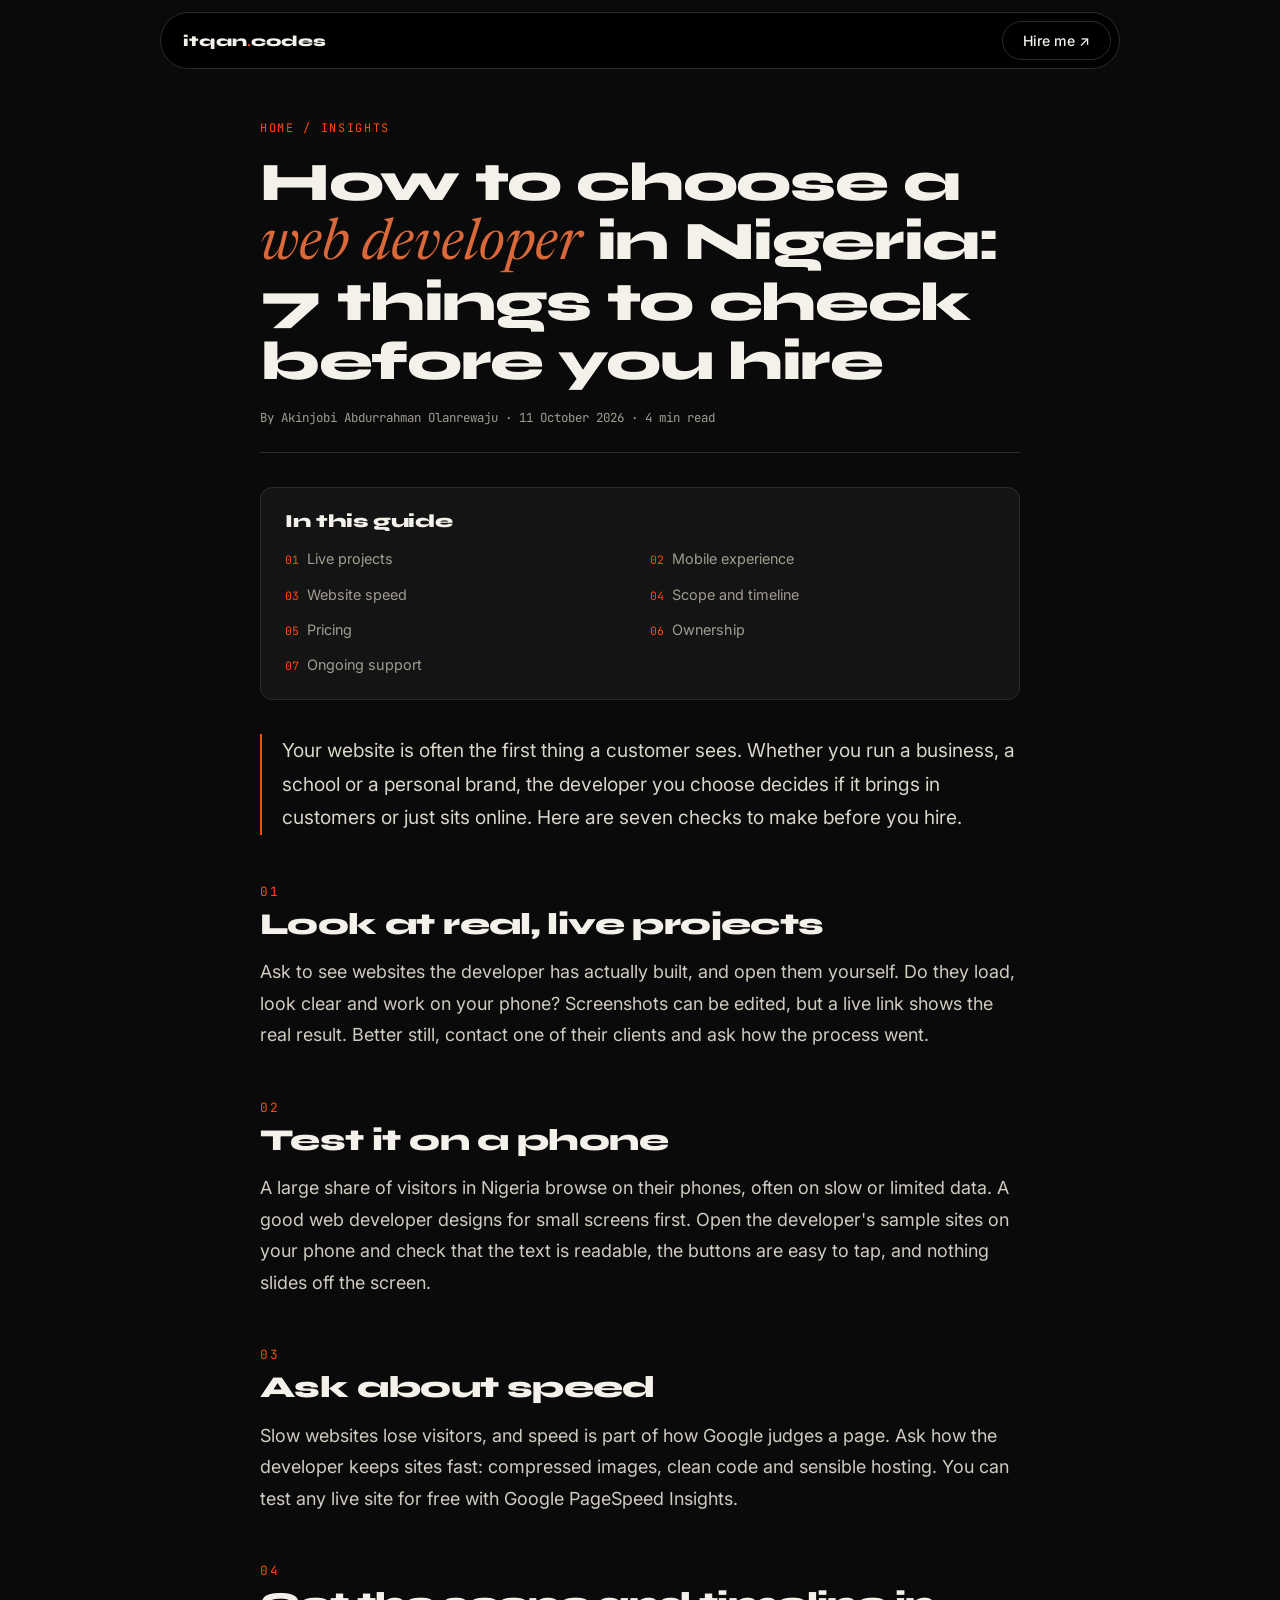
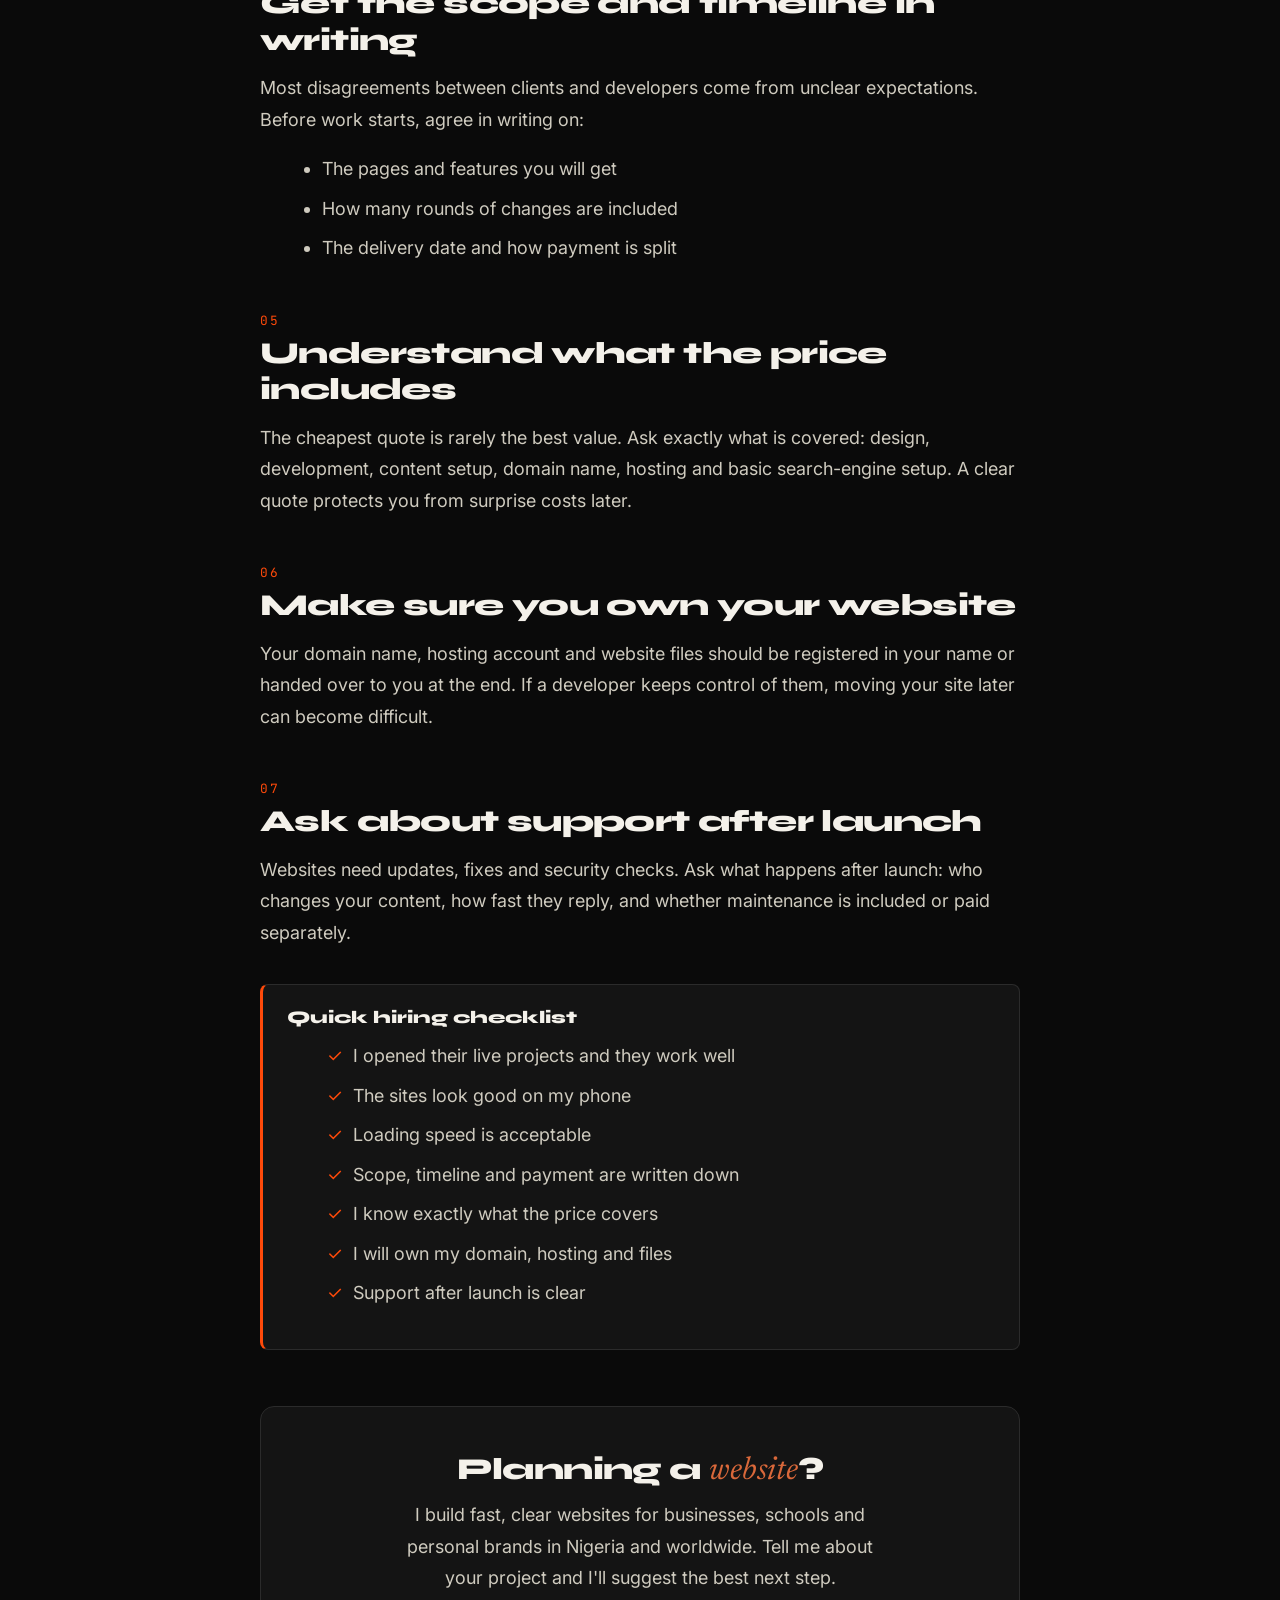
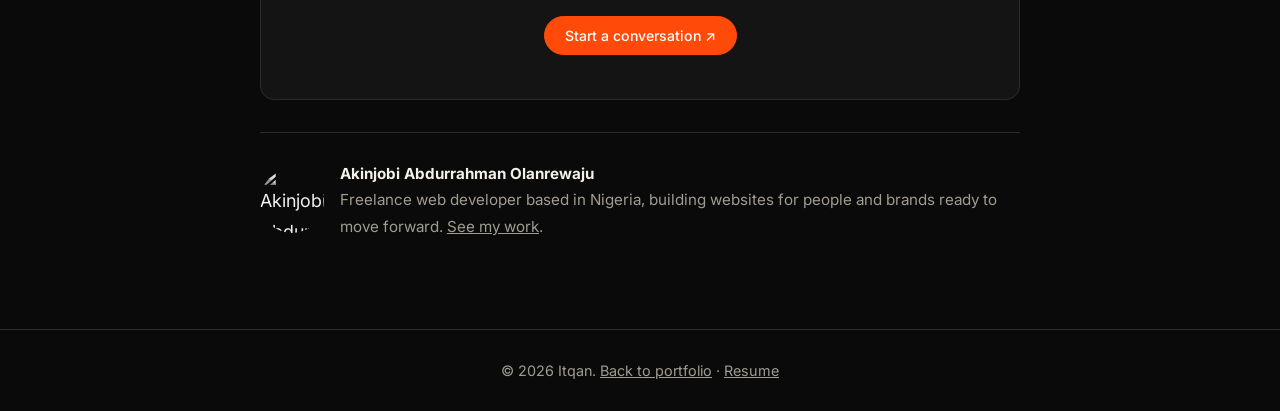
==== choose-web-developer-in-nigeria.html @ 0a193cb4 "Add files via upload" ====
﻿<!DOCTYPE html>
<html lang="en">
<head>
<meta charset="UTF-8">
<meta name="viewport" content="width=device-width, initial-scale=1">
<title>How to Choose a Web Developer in Nigeria (7 Things to Check) | Itqan@codes</title>
<meta name="description" content="Hiring a web developer in Nigeria? Check these 7 things first: real projects, mobile design, speed, written scope, pricing, ownership and support.">
<link rel="canonical" href="https://abdurrahman-itqan.vercel.app/choose-web-developer-in-nigeria.html">
<meta name="robots" content="index,follow">
<meta name="author" content="Akinjobi Abdurrahman Olanrewaju">
<meta property="og:type" content="article">
<meta property="og:title" content="How to Choose a Web Developer in Nigeria (7 Things to Check)">
<meta property="og:description" content="A practical checklist for businesses and institutions hiring a web developer in Nigeria.">
<meta property="og:url" content="https://abdurrahman-itqan.vercel.app/choose-web-developer-in-nigeria.html">
<meta property="og:image" content="https://hebbkx1anhila5yf.public.blob.vercel-storage.com/WhatsApp%20Image%202026-10-10%20at%201.09.32%20AM-WdVArRnP4Y2sckX0mw4nhHKez0YVuT.jpeg">
<meta name="twitter:card" content="summary_large_image">
<script type="application/ld+json">
{"@context":"https://schema.org","@type":"Article","headline":"How to Choose a Web Developer in Nigeria (7 Things to Check Before You Hire)","description":"A practical checklist for businesses and institutions hiring a web developer in Nigeria.","datePublished":"2026-10-11","dateModified":"2026-10-11","author":{"@type":"Person","name":"Akinjobi Abdurrahman Olanrewaju","url":"https://abdurrahman-itqan.vercel.app"},"publisher":{"@type":"Person","name":"Akinjobi Abdurrahman Olanrewaju"},"mainEntityOfPage":"https://abdurrahman-itqan.vercel.app/choose-web-developer-in-nigeria.html","image":"https://hebbkx1anhila5yf.public.blob.vercel-storage.com/WhatsApp%20Image%202026-10-10%20at%201.09.32%20AM-WdVArRnP4Y2sckX0mw4nhHKez0YVuT.jpeg"}
</script>
<link rel="preconnect" href="https://fonts.googleapis.com"><link rel="preconnect" href="https://fonts.gstatic.com" crossorigin>
<link href="https://fonts.googleapis.com/css2?family=Syne:wght@800&family=Newsreader:ital,wght@1,400&family=Inter:wght@400;500;600&family=JetBrains+Mono:wght@400&display=swap" rel="stylesheet">
<style>
:root{--bg:#0a0a0a;--card:#141414;--line:#2b2b2b;--fg:#f4f1ea;--mute:#a09c90;--acc:#ff4a0a;--it:#d9683a}
*{box-sizing:border-box;margin:0}
html{scroll-behavior:smooth}
body{background:var(--bg);color:var(--fg);font:400 18px/1.75 Inter,system-ui,sans-serif;padding:96px 20px 0}
a{color:inherit}:focus-visible{outline:2px solid var(--acc);outline-offset:3px}
.bar{position:fixed;top:12px;left:12px;right:12px;max-width:960px;margin:auto;display:flex;justify-content:space-between;align-items:center;background:#000;border:1px solid var(--line);border-radius:99px;padding:8px 8px 8px 22px;z-index:10}
.logo{font:800 .95rem Syne,sans-serif;text-decoration:none}.logo b{color:var(--acc)}
.btn{display:inline-flex;gap:8px;align-items:center;padding:10px 20px;border-radius:99px;border:1px solid var(--line);background:none;color:var(--fg);font:500 .88rem Inter;text-decoration:none;transition:.25s}
.btn:hover{border-color:var(--acc);color:var(--acc)}.btn.pri{background:var(--acc);border-color:var(--acc);color:#fff}.btn.pri:hover{color:#fff;transform:translateY(-2px)}
article{max-width:760px;margin:0 auto;padding-bottom:40px}.read-progress{position:fixed;top:0;left:0;height:3px;width:0;background:var(--acc);z-index:20}.article-nav{display:flex;align-items:center;justify-content:space-between;gap:12px}.article-nav .btn{font-size:.82rem}.contents{display:grid;grid-template-columns:repeat(2,minmax(0,1fr));gap:10px 20px;background:var(--card);border:1px solid var(--line);border-radius:12px;padding:22px 24px;margin:34px 0}.contents h2{grid-column:1/-1;margin:0 0 4px;font-size:1.15rem}.contents a{color:var(--mute);font-size:.9rem;text-decoration:none}.contents a:hover{color:var(--acc)}.contents a span{font:400 .72rem JetBrains Mono,monospace;color:var(--acc);margin-right:8px}.crumb{margin-top:24px}.lead{border-left:2px solid var(--acc);padding-left:20px}
.crumb{font:400 .74rem 'JetBrains Mono',monospace;letter-spacing:.14em;text-transform:uppercase;color:var(--acc)}.crumb a{text-decoration:none}
h1{font:800 clamp(2rem,6vw,3.4rem)/1.08 Syne,sans-serif;letter-spacing:-.025em;margin:16px 0 18px}
h1 em,h2 em{font:italic 400 1.05em Newsreader,serif;color:var(--it);letter-spacing:0}
.meta{font:400 .78rem 'JetBrains Mono',monospace;color:var(--mute);padding-bottom:26px;border-bottom:1px solid var(--line);margin-bottom:32px}
.lead{font-size:1.2rem;color:#d9d5c9}
h2{font:800 clamp(1.4rem,3.6vw,1.9rem)/1.2 Syne,sans-serif;letter-spacing:-.02em;margin:48px 0 14px}
h2 span{color:var(--acc);font:400 .8rem 'JetBrains Mono',monospace;display:block;margin-bottom:6px;letter-spacing:.14em}
p{margin-bottom:18px;color:#cfcbbf}
ul{margin:0 0 18px 1.2em;color:#cfcbbf}li{margin-bottom:8px}
.box{background:var(--card);border:1px solid var(--line);border-left:3px solid var(--acc);border-radius:8px;padding:22px 24px;margin:36px 0}
.box h3{font:800 1.1rem Syne,sans-serif;margin-bottom:12px}
.box li{list-style:none;margin-left:0;padding-left:26px;position:relative}.box ul{margin-left:0}
.box li:before{content:"✓";position:absolute;left:0;color:var(--acc)}
.cta{text-align:center;background:var(--card);border:1px solid var(--line);border-radius:14px;padding:44px 24px;margin:56px 0 32px}
.cta h2{margin:0 0 12px}.cta p{max-width:46ch;margin:0 auto 22px}
.author{display:flex;gap:16px;align-items:center;border-top:1px solid var(--line);padding-top:28px}
.author img{width:64px;height:64px;border-radius:50%;object-fit:cover;filter:grayscale(1)}
.author p{margin:0;font-size:.95rem;color:var(--mute)}.author b{color:var(--fg)}
footer{border-top:1px solid var(--line);margin:48px -20px 0;padding:28px 20px;text-align:center;color:var(--mute);font-size:.9rem}
footer a{color:var(--mute)}footer a:hover{color:var(--acc)}
@media(max-width:560px){.bar .logo{font-size:.85rem}.btn{padding:9px 14px}.contents{grid-template-columns:1fr;padding:18px}.contents h2{grid-column:auto}}
</style>
</head>
<body>
<div class="read-progress" id="read-progress" aria-hidden="true"></div>
<div class="bar"><a class="logo" href="index.html">itqan<b>.</b>codes</a><a class="btn" href="index.html#contact">Hire me ↗</a></div>

<article>
 <p class="crumb"><a href="index.html">Home</a> / Insights</p>
 <h1>How to choose a <em>web developer</em> in Nigeria: 7 things to check before you hire</h1>
 <p class="meta">By Akinjobi Abdurrahman Olanrewaju · <time datetime="2026-10-11">11 October 2026</time> · 4 min read</p>

 <nav class="contents" aria-label="In this article"><h2>In this guide</h2><a href="#check-1"><span>01</span>Live projects</a><a href="#check-2"><span>02</span>Mobile experience</a><a href="#check-3"><span>03</span>Website speed</a><a href="#check-4"><span>04</span>Scope and timeline</a><a href="#check-5"><span>05</span>Pricing</a><a href="#check-6"><span>06</span>Ownership</a><a href="#check-7"><span>07</span>Ongoing support</a></nav>
<p class="lead">Your website is often the first thing a customer sees. Whether you run a business, a school or a personal brand, the developer you choose decides if it brings in customers or just sits online. Here are seven checks to make before you hire.</p>

 <h2 id="check-1"><span>01</span>Look at real, live projects</h2>
 <p>Ask to see websites the developer has actually built, and open them yourself. Do they load, look clear and work on your phone? Screenshots can be edited, but a live link shows the real result. Better still, contact one of their clients and ask how the process went.</p>

 <h2 id="check-2"><span>02</span>Test it on a phone</h2>
 <p>A large share of visitors in Nigeria browse on their phones, often on slow or limited data. A good web developer designs for small screens first. Open the developer's sample sites on your phone and check that the text is readable, the buttons are easy to tap, and nothing slides off the screen.</p>

 <h2 id="check-3"><span>03</span>Ask about speed</h2>
 <p>Slow websites lose visitors, and speed is part of how Google judges a page. Ask how the developer keeps sites fast: compressed images, clean code and sensible hosting. You can test any live site for free with Google PageSpeed Insights.</p>

 <h2 id="check-4"><span>04</span>Get the scope and timeline in writing</h2>
 <p>Most disagreements between clients and developers come from unclear expectations. Before work starts, agree in writing on:</p>
 <ul><li>The pages and features you will get</li><li>How many rounds of changes are included</li><li>The delivery date and how payment is split</li></ul>

 <h2 id="check-5"><span>05</span>Understand what the price includes</h2>
 <p>The cheapest quote is rarely the best value. Ask exactly what is covered: design, development, content setup, domain name, hosting and basic search-engine setup. A clear quote protects you from surprise costs later.</p>

 <h2 id="check-6"><span>06</span>Make sure you own your website</h2>
 <p>Your domain name, hosting account and website files should be registered in your name or handed over to you at the end. If a developer keeps control of them, moving your site later can become difficult.</p>

 <h2 id="check-7"><span>07</span>Ask about support after launch</h2>
 <p>Websites need updates, fixes and security checks. Ask what happens after launch: who changes your content, how fast they reply, and whether maintenance is included or paid separately.</p>

 <div class="box"><h3>Quick hiring checklist</h3>
  <ul><li>I opened their live projects and they work well</li><li>The sites look good on my phone</li><li>Loading speed is acceptable</li><li>Scope, timeline and payment are written down</li><li>I know exactly what the price covers</li><li>I will own my domain, hosting and files</li><li>Support after launch is clear</li></ul>
 </div>

 <div class="cta">
  <h2>Planning a <em>website</em>?</h2>
  <p>I build fast, clear websites for businesses, schools and personal brands in Nigeria and worldwide. Tell me about your project and I'll suggest the best next step.</p>
  <a class="btn pri" href="index.html#contact">Start a conversation ↗</a>
 </div>

 <div class="author"><img src="https://hebbkx1anhila5yf.public.blob.vercel-storage.com/WhatsApp%20Image%202026-10-10%20at%201.09.32%20AM-WdVArRnP4Y2sckX0mw4nhHKez0YVuT.jpeg" alt="Akinjobi Abdurrahman Olanrewaju" width="64" height="64" loading="lazy">
  <p><b>Akinjobi Abdurrahman Olanrewaju</b><br>Freelance web developer based in Nigeria, building websites for people and brands ready to move forward. <a href="index.html#projects">See my work</a>.</p></div>
</article>

<footer>© 2026 Itqan. <a href="index.html">Back to portfolio</a> · <a href="resume.html">Resume</a></footer>
<script>const bar=document.getElementById("read-progress");addEventListener("scroll",()=>{const max=document.documentElement.scrollHeight-innerHeight;bar.style.width=(max?scrollY/max*100:0)+"%"},{passive:true});</script>
</body>
</html>
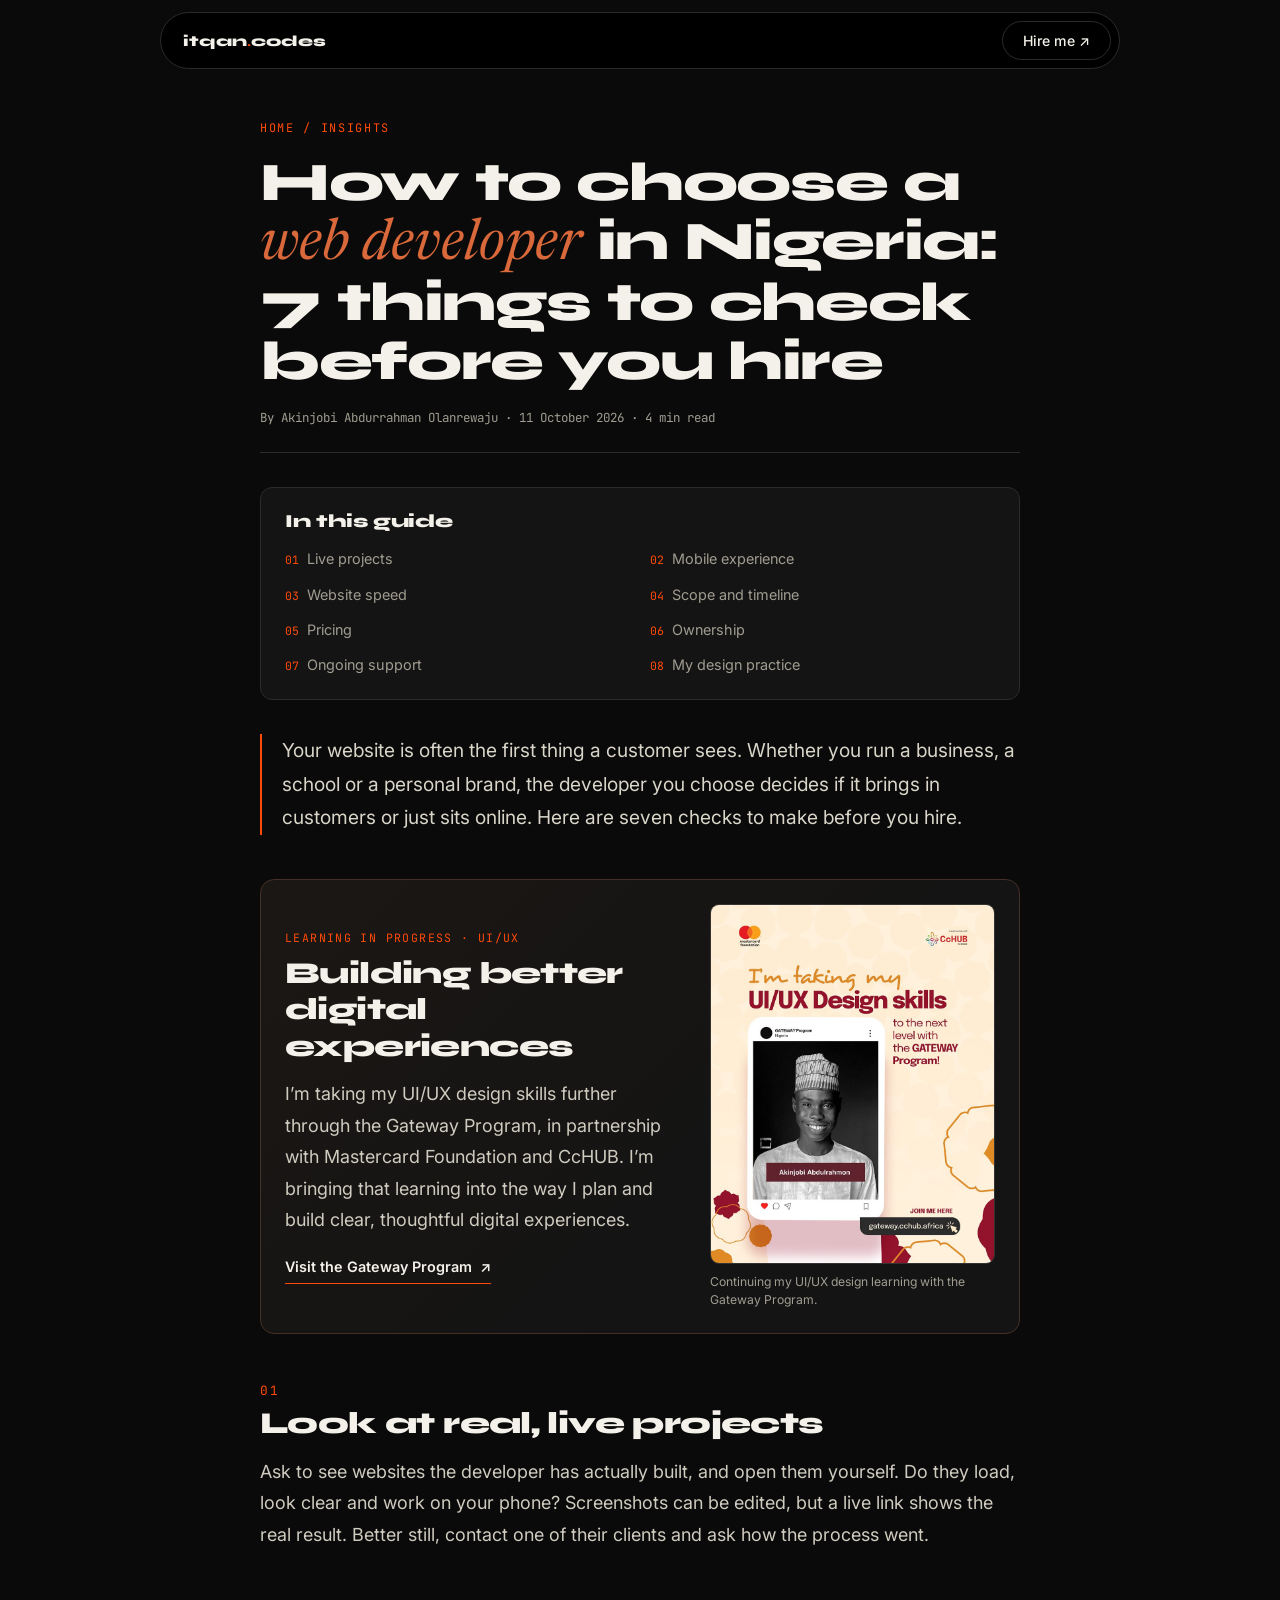
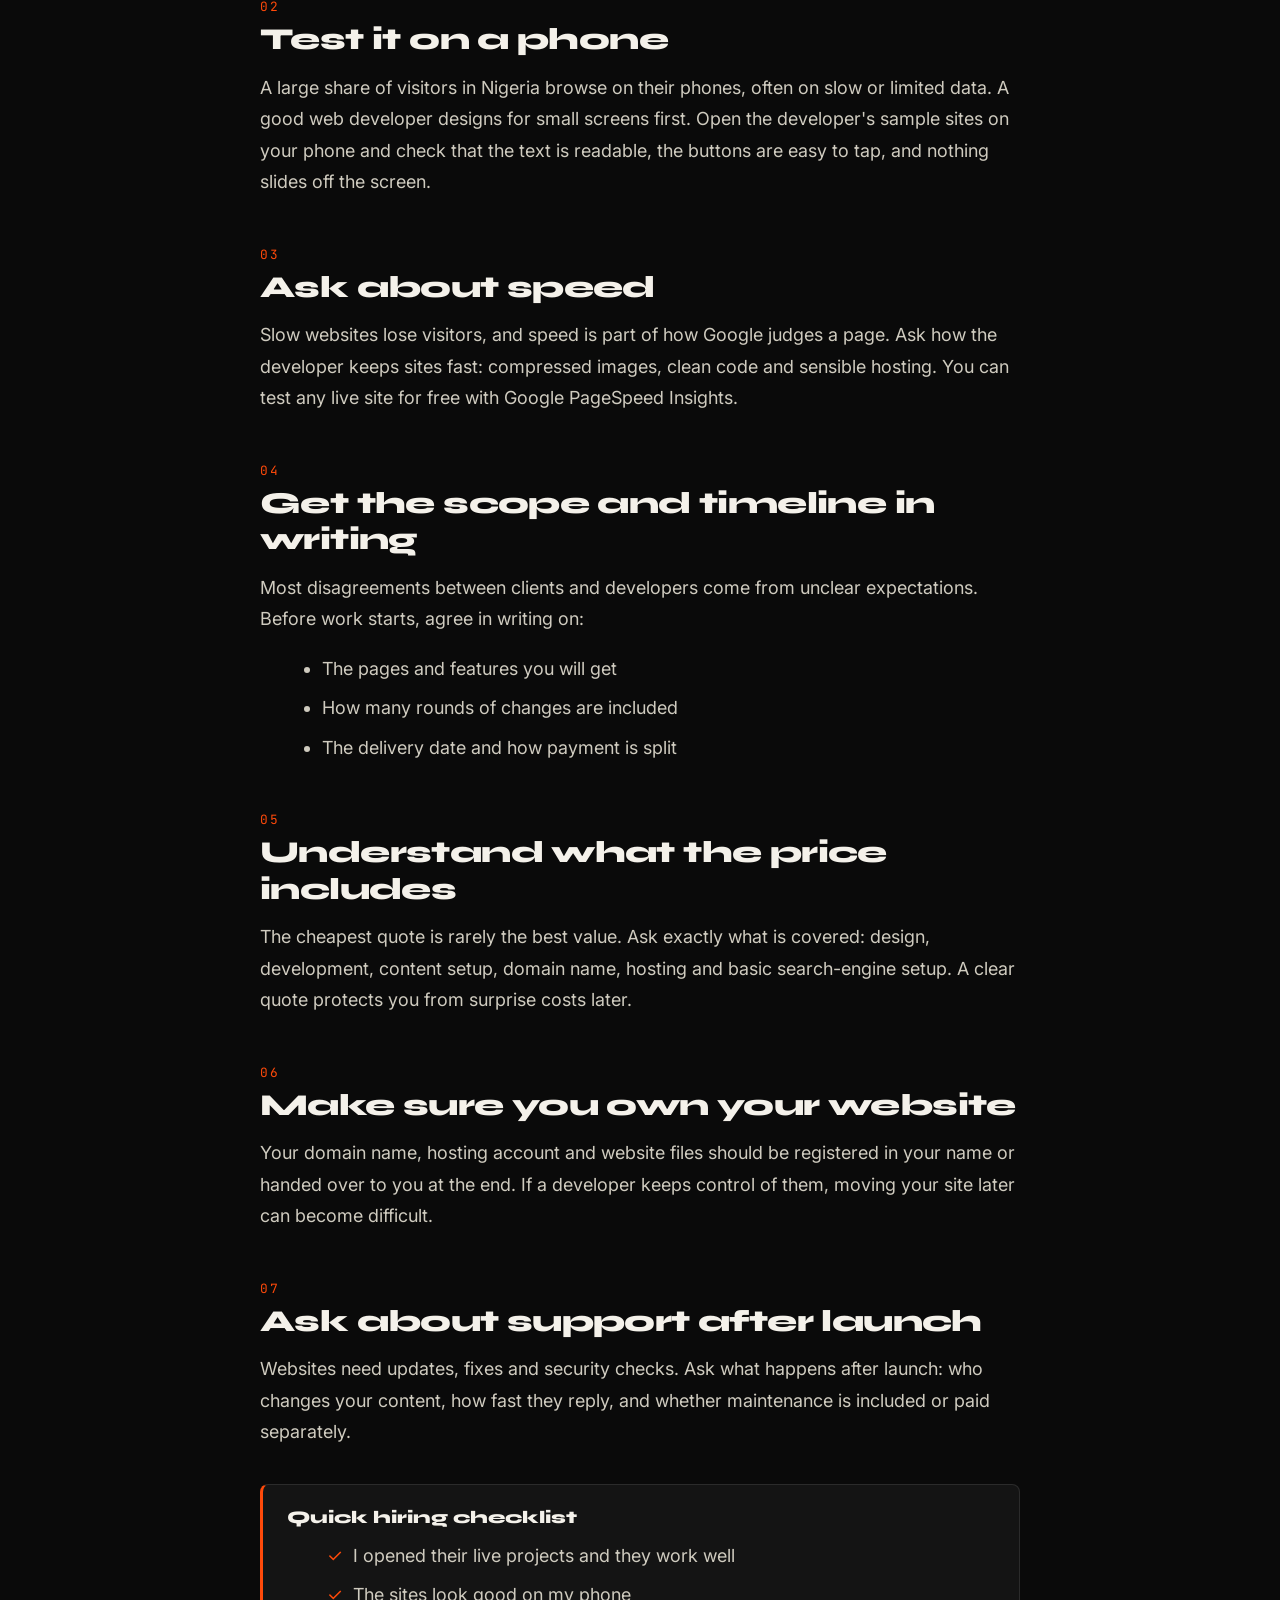
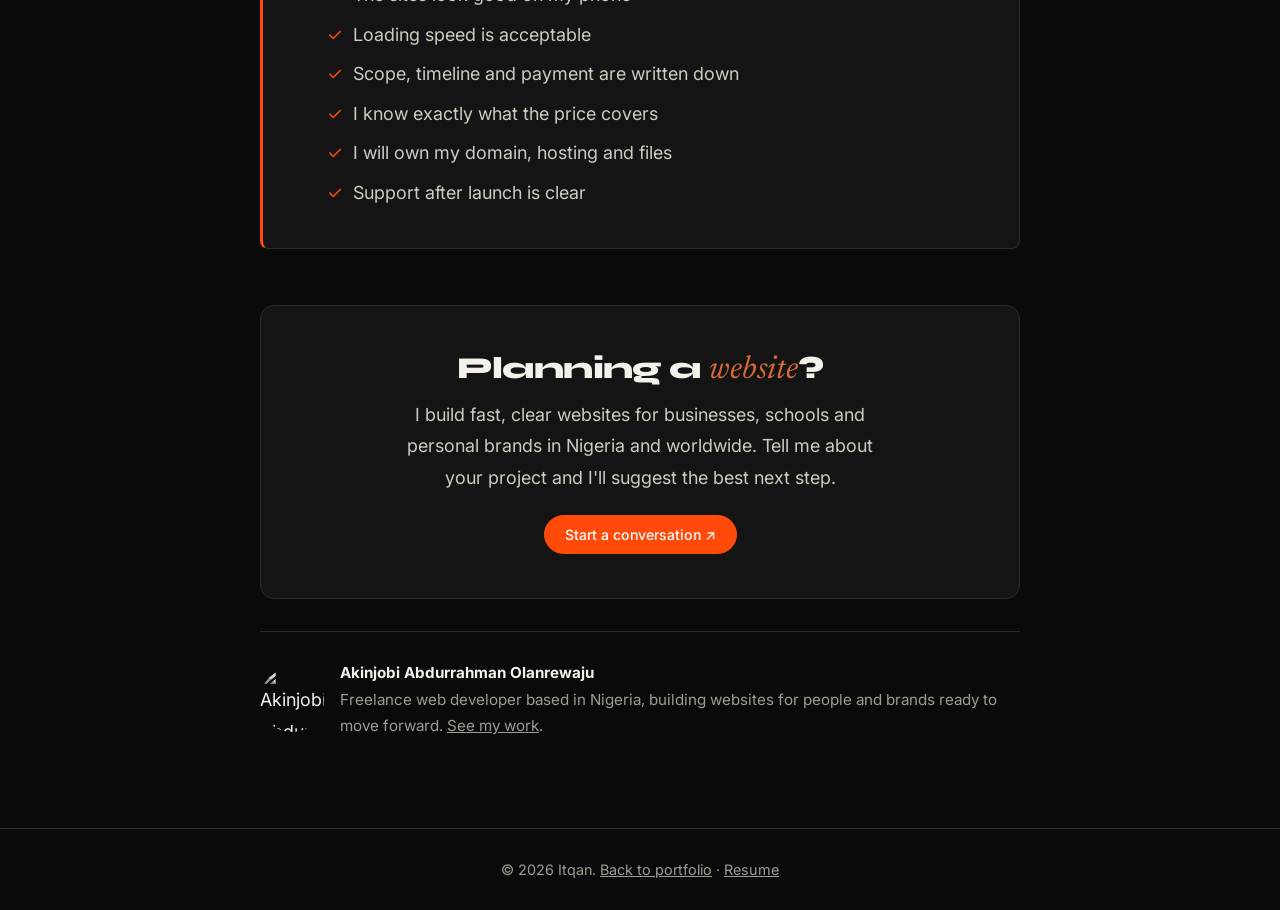
==== commit afa32629: "Initial portfolio site" ====
--- a/choose-web-developer-in-nigeria.html
+++ b/choose-web-developer-in-nigeria.html
@@ -1,109 +1,118 @@
-﻿<!DOCTYPE html>
-<html lang="en">
-<head>
-<meta charset="UTF-8">
-<meta name="viewport" content="width=device-width, initial-scale=1">
-<title>How to Choose a Web Developer in Nigeria (7 Things to Check) | Itqan@codes</title>
-<meta name="description" content="Hiring a web developer in Nigeria? Check these 7 things first: real projects, mobile design, speed, written scope, pricing, ownership and support.">
+﻿<!DOCTYPE html>
+<html lang="en">
+<head>
+<meta charset="UTF-8">
+<meta name="viewport" content="width=device-width, initial-scale=1">
+<title>How to Choose a Web Developer in Nigeria (7 Things to Check) | Itqan@codes</title>
+<meta name="description" content="Hiring a web developer in Nigeria? Check these 7 things first: real projects, mobile design, speed, written scope, pricing, ownership and support.">
 <link rel="canonical" href="https://abdurrahman-itqan.vercel.app/choose-web-developer-in-nigeria.html">
-<meta name="robots" content="index,follow">
-<meta name="author" content="Akinjobi Abdurrahman Olanrewaju">
-<meta property="og:type" content="article">
-<meta property="og:title" content="How to Choose a Web Developer in Nigeria (7 Things to Check)">
-<meta property="og:description" content="A practical checklist for businesses and institutions hiring a web developer in Nigeria.">
-<meta property="og:url" content="https://abdurrahman-itqan.vercel.app/choose-web-developer-in-nigeria.html">
-<meta property="og:image" content="https://hebbkx1anhila5yf.public.blob.vercel-storage.com/WhatsApp%20Image%202026-10-10%20at%201.09.32%20AM-WdVArRnP4Y2sckX0mw4nhHKez0YVuT.jpeg">
-<meta name="twitter:card" content="summary_large_image">
-<script type="application/ld+json">
-{"@context":"https://schema.org","@type":"Article","headline":"How to Choose a Web Developer in Nigeria (7 Things to Check Before You Hire)","description":"A practical checklist for businesses and institutions hiring a web developer in Nigeria.","datePublished":"2026-10-11","dateModified":"2026-10-11","author":{"@type":"Person","name":"Akinjobi Abdurrahman Olanrewaju","url":"https://abdurrahman-itqan.vercel.app"},"publisher":{"@type":"Person","name":"Akinjobi Abdurrahman Olanrewaju"},"mainEntityOfPage":"https://abdurrahman-itqan.vercel.app/choose-web-developer-in-nigeria.html","image":"https://hebbkx1anhila5yf.public.blob.vercel-storage.com/WhatsApp%20Image%202026-10-10%20at%201.09.32%20AM-WdVArRnP4Y2sckX0mw4nhHKez0YVuT.jpeg"}
-</script>
-<link rel="preconnect" href="https://fonts.googleapis.com"><link rel="preconnect" href="https://fonts.gstatic.com" crossorigin>
-<link href="https://fonts.googleapis.com/css2?family=Syne:wght@800&family=Newsreader:ital,wght@1,400&family=Inter:wght@400;500;600&family=JetBrains+Mono:wght@400&display=swap" rel="stylesheet">
-<style>
-:root{--bg:#0a0a0a;--card:#141414;--line:#2b2b2b;--fg:#f4f1ea;--mute:#a09c90;--acc:#ff4a0a;--it:#d9683a}
-*{box-sizing:border-box;margin:0}
-html{scroll-behavior:smooth}
-body{background:var(--bg);color:var(--fg);font:400 18px/1.75 Inter,system-ui,sans-serif;padding:96px 20px 0}
-a{color:inherit}:focus-visible{outline:2px solid var(--acc);outline-offset:3px}
-.bar{position:fixed;top:12px;left:12px;right:12px;max-width:960px;margin:auto;display:flex;justify-content:space-between;align-items:center;background:#000;border:1px solid var(--line);border-radius:99px;padding:8px 8px 8px 22px;z-index:10}
-.logo{font:800 .95rem Syne,sans-serif;text-decoration:none}.logo b{color:var(--acc)}
-.btn{display:inline-flex;gap:8px;align-items:center;padding:10px 20px;border-radius:99px;border:1px solid var(--line);background:none;color:var(--fg);font:500 .88rem Inter;text-decoration:none;transition:.25s}
-.btn:hover{border-color:var(--acc);color:var(--acc)}.btn.pri{background:var(--acc);border-color:var(--acc);color:#fff}.btn.pri:hover{color:#fff;transform:translateY(-2px)}
-article{max-width:760px;margin:0 auto;padding-bottom:40px}.read-progress{position:fixed;top:0;left:0;height:3px;width:0;background:var(--acc);z-index:20}.article-nav{display:flex;align-items:center;justify-content:space-between;gap:12px}.article-nav .btn{font-size:.82rem}.contents{display:grid;grid-template-columns:repeat(2,minmax(0,1fr));gap:10px 20px;background:var(--card);border:1px solid var(--line);border-radius:12px;padding:22px 24px;margin:34px 0}.contents h2{grid-column:1/-1;margin:0 0 4px;font-size:1.15rem}.contents a{color:var(--mute);font-size:.9rem;text-decoration:none}.contents a:hover{color:var(--acc)}.contents a span{font:400 .72rem JetBrains Mono,monospace;color:var(--acc);margin-right:8px}.crumb{margin-top:24px}.lead{border-left:2px solid var(--acc);padding-left:20px}
-.crumb{font:400 .74rem 'JetBrains Mono',monospace;letter-spacing:.14em;text-transform:uppercase;color:var(--acc)}.crumb a{text-decoration:none}
-h1{font:800 clamp(2rem,6vw,3.4rem)/1.08 Syne,sans-serif;letter-spacing:-.025em;margin:16px 0 18px}
-h1 em,h2 em{font:italic 400 1.05em Newsreader,serif;color:var(--it);letter-spacing:0}
-.meta{font:400 .78rem 'JetBrains Mono',monospace;color:var(--mute);padding-bottom:26px;border-bottom:1px solid var(--line);margin-bottom:32px}
-.lead{font-size:1.2rem;color:#d9d5c9}
-h2{font:800 clamp(1.4rem,3.6vw,1.9rem)/1.2 Syne,sans-serif;letter-spacing:-.02em;margin:48px 0 14px}
-h2 span{color:var(--acc);font:400 .8rem 'JetBrains Mono',monospace;display:block;margin-bottom:6px;letter-spacing:.14em}
-p{margin-bottom:18px;color:#cfcbbf}
-ul{margin:0 0 18px 1.2em;color:#cfcbbf}li{margin-bottom:8px}
-.box{background:var(--card);border:1px solid var(--line);border-left:3px solid var(--acc);border-radius:8px;padding:22px 24px;margin:36px 0}
-.box h3{font:800 1.1rem Syne,sans-serif;margin-bottom:12px}
-.box li{list-style:none;margin-left:0;padding-left:26px;position:relative}.box ul{margin-left:0}
-.box li:before{content:"✓";position:absolute;left:0;color:var(--acc)}
-.cta{text-align:center;background:var(--card);border:1px solid var(--line);border-radius:14px;padding:44px 24px;margin:56px 0 32px}
-.cta h2{margin:0 0 12px}.cta p{max-width:46ch;margin:0 auto 22px}
-.author{display:flex;gap:16px;align-items:center;border-top:1px solid var(--line);padding-top:28px}
-.author img{width:64px;height:64px;border-radius:50%;object-fit:cover;filter:grayscale(1)}
-.author p{margin:0;font-size:.95rem;color:var(--mute)}.author b{color:var(--fg)}
-footer{border-top:1px solid var(--line);margin:48px -20px 0;padding:28px 20px;text-align:center;color:var(--mute);font-size:.9rem}
-footer a{color:var(--mute)}footer a:hover{color:var(--acc)}
-@media(max-width:560px){.bar .logo{font-size:.85rem}.btn{padding:9px 14px}.contents{grid-template-columns:1fr;padding:18px}.contents h2{grid-column:auto}}
-</style>
-</head>
+<meta name="robots" content="index,follow">
+<meta name="author" content="Akinjobi Abdurrahman Olanrewaju">
+<meta property="og:type" content="article">
+<meta property="og:title" content="How to Choose a Web Developer in Nigeria (7 Things to Check)">
+<meta property="og:description" content="A practical checklist for businesses and institutions hiring a web developer in Nigeria.">
+<meta property="og:url" content="https://abdurrahman-itqan.vercel.app/choose-web-developer-in-nigeria.html">
+<meta property="og:image" content="https://hebbkx1anhila5yf.public.blob.vercel-storage.com/WhatsApp%20Image%202026-10-10%20at%201.09.32%20AM-WdVArRnP4Y2sckX0mw4nhHKez0YVuT.jpeg">
+<meta name="twitter:card" content="summary_large_image">
+<script type="application/ld+json">
+{"@context":"https://schema.org","@type":"Article","headline":"How to Choose a Web Developer in Nigeria (7 Things to Check Before You Hire)","description":"A practical checklist for businesses and institutions hiring a web developer in Nigeria.","datePublished":"2026-10-11","dateModified":"2026-10-19","author":{"@type":"Person","name":"Akinjobi Abdurrahman Olanrewaju","url":"https://abdurrahman-itqan.vercel.app"},"publisher":{"@type":"Person","name":"Akinjobi Abdurrahman Olanrewaju"},"mainEntityOfPage":"https://abdurrahman-itqan.vercel.app/choose-web-developer-in-nigeria.html","image":"https://hebbkx1anhila5yf.public.blob.vercel-storage.com/WhatsApp%20Image%202026-10-10%20at%201.09.32%20AM-WdVArRnP4Y2sckX0mw4nhHKez0YVuT.jpeg"}
+</script>
+<link rel="preconnect" href="https://fonts.googleapis.com"><link rel="preconnect" href="https://fonts.gstatic.com" crossorigin>
+<link href="https://fonts.googleapis.com/css2?family=Syne:wght@800&family=Newsreader:ital,wght@1,400&family=Inter:wght@400;500;600&family=JetBrains+Mono:wght@400&display=swap" rel="stylesheet">
+<style>
+:root{--bg:#0a0a0a;--card:#141414;--line:#2b2b2b;--fg:#f4f1ea;--mute:#a09c90;--acc:#ff4a0a;--it:#d9683a}
+*{box-sizing:border-box;margin:0}
+html{scroll-behavior:smooth}
+body{background:var(--bg);color:var(--fg);font:400 18px/1.75 Inter,system-ui,sans-serif;padding:96px 20px 0}
+a{color:inherit}:focus-visible{outline:2px solid var(--acc);outline-offset:3px}
+.bar{position:fixed;top:12px;left:12px;right:12px;max-width:960px;margin:auto;display:flex;justify-content:space-between;align-items:center;background:#000;border:1px solid var(--line);border-radius:99px;padding:8px 8px 8px 22px;z-index:10}
+.logo{font:800 .95rem Syne,sans-serif;text-decoration:none}.logo b{color:var(--acc)}
+.btn{display:inline-flex;gap:8px;align-items:center;padding:10px 20px;border-radius:99px;border:1px solid var(--line);background:none;color:var(--fg);font:500 .88rem Inter;text-decoration:none;transition:.25s}
+.btn:hover{border-color:var(--acc);color:var(--acc)}.btn.pri{background:var(--acc);border-color:var(--acc);color:#fff}.btn.pri:hover{color:#fff;transform:translateY(-2px)}
+article{max-width:760px;margin:0 auto;padding-bottom:40px}.read-progress{position:fixed;top:0;left:0;height:3px;width:0;background:var(--acc);z-index:20}.article-nav{display:flex;align-items:center;justify-content:space-between;gap:12px}.article-nav .btn{font-size:.82rem}.contents{display:grid;grid-template-columns:repeat(2,minmax(0,1fr));gap:10px 20px;background:var(--card);border:1px solid var(--line);border-radius:12px;padding:22px 24px;margin:34px 0}.contents h2{grid-column:1/-1;margin:0 0 4px;font-size:1.15rem}.contents a{color:var(--mute);font-size:.9rem;text-decoration:none}.contents a:hover{color:var(--acc)}.contents a span{font:400 .72rem JetBrains Mono,monospace;color:var(--acc);margin-right:8px}.crumb{margin-top:24px}.lead{border-left:2px solid var(--acc);padding-left:20px}
+.crumb{font:400 .74rem 'JetBrains Mono',monospace;letter-spacing:.14em;text-transform:uppercase;color:var(--acc)}.crumb a{text-decoration:none}
+h1{font:800 clamp(2rem,6vw,3.4rem)/1.08 Syne,sans-serif;letter-spacing:-.025em;margin:16px 0 18px}
+h1 em,h2 em{font:italic 400 1.05em Newsreader,serif;color:var(--it);letter-spacing:0}
+.meta{font:400 .78rem 'JetBrains Mono',monospace;color:var(--mute);padding-bottom:26px;border-bottom:1px solid var(--line);margin-bottom:32px}
+.lead{font-size:1.2rem;color:#d9d5c9}
+h2{font:800 clamp(1.4rem,3.6vw,1.9rem)/1.2 Syne,sans-serif;letter-spacing:-.02em;margin:48px 0 14px}
+h2 span{color:var(--acc);font:400 .8rem 'JetBrains Mono',monospace;display:block;margin-bottom:6px;letter-spacing:.14em}
+p{margin-bottom:18px;color:#cfcbbf}
+ul{margin:0 0 18px 1.2em;color:#cfcbbf}li{margin-bottom:8px}
+.box{background:var(--card);border:1px solid var(--line);border-left:3px solid var(--acc);border-radius:8px;padding:22px 24px;margin:36px 0}
+.box h3{font:800 1.1rem Syne,sans-serif;margin-bottom:12px}
+.box li{list-style:none;margin-left:0;padding-left:26px;position:relative}.box ul{margin-left:0}
+.box li:before{content:"✓";position:absolute;left:0;color:var(--acc)}
+.cta{text-align:center;background:var(--card);border:1px solid var(--line);border-radius:14px;padding:44px 24px;margin:56px 0 32px}
+.cta h2{margin:0 0 12px}.cta p{max-width:46ch;margin:0 auto 22px}
+.author{display:flex;gap:16px;align-items:center;border-top:1px solid var(--line);padding-top:28px}
+.author img{width:64px;height:64px;border-radius:50%;object-fit:cover;filter:grayscale(1)}
+.author p{margin:0;font-size:.95rem;color:var(--mute)}.author b{color:var(--fg)}
+.learning{display:grid;grid-template-columns:minmax(0,1fr) minmax(220px,.72fr);gap:28px;align-items:center;margin:44px 0;padding:24px;background:linear-gradient(135deg,#1b1714,#141414 65%);border:1px solid #443026;border-radius:14px;overflow:hidden}
+.learning h2{margin:0 0 14px}.learning p{margin:0;color:#cfcbbf}.learning .eyebrow{font:400 .72rem 'JetBrains Mono',monospace;color:var(--acc);letter-spacing:.12em;text-transform:uppercase;margin-bottom:10px}.learning .program-link{display:inline-flex;align-items:center;gap:8px;margin-top:18px;color:var(--fg);font-size:.9rem;font-weight:600;text-decoration:none;border-bottom:1px solid var(--acc);padding-bottom:4px}.learning .program-link:hover{color:var(--acc)}
+.learning figure{margin:0}.learning img{display:block;width:100%;max-height:360px;object-fit:cover;object-position:top;border-radius:9px;border:1px solid #ffffff22}.learning figcaption{font-size:.76rem;color:var(--mute);line-height:1.5;margin-top:9px}
+@media(max-width:640px){.learning{grid-template-columns:1fr;gap:20px;padding:18px}.learning img{max-height:480px;object-fit:contain;background:#f9e9d3}}
+footer{border-top:1px solid var(--line);margin:48px -20px 0;padding:28px 20px;text-align:center;color:var(--mute);font-size:.9rem}
+footer a{color:var(--mute)}footer a:hover{color:var(--acc)}
+@media(max-width:560px){.bar .logo{font-size:.85rem}.btn{padding:9px 14px}.contents{grid-template-columns:1fr;padding:18px}.contents h2{grid-column:auto}}
+</style>
+</head>
 <body>
-<div class="read-progress" id="read-progress" aria-hidden="true"></div>
-<div class="bar"><a class="logo" href="index.html">itqan<b>.</b>codes</a><a class="btn" href="index.html#contact">Hire me ↗</a></div>
-
-<article>
- <p class="crumb"><a href="index.html">Home</a> / Insights</p>
- <h1>How to choose a <em>web developer</em> in Nigeria: 7 things to check before you hire</h1>
- <p class="meta">By Akinjobi Abdurrahman Olanrewaju · <time datetime="2026-10-11">11 October 2026</time> · 4 min read</p>
-
- <nav class="contents" aria-label="In this article"><h2>In this guide</h2><a href="#check-1"><span>01</span>Live projects</a><a href="#check-2"><span>02</span>Mobile experience</a><a href="#check-3"><span>03</span>Website speed</a><a href="#check-4"><span>04</span>Scope and timeline</a><a href="#check-5"><span>05</span>Pricing</a><a href="#check-6"><span>06</span>Ownership</a><a href="#check-7"><span>07</span>Ongoing support</a></nav>
-<p class="lead">Your website is often the first thing a customer sees. Whether you run a business, a school or a personal brand, the developer you choose decides if it brings in customers or just sits online. Here are seven checks to make before you hire.</p>
-
- <h2 id="check-1"><span>01</span>Look at real, live projects</h2>
- <p>Ask to see websites the developer has actually built, and open them yourself. Do they load, look clear and work on your phone? Screenshots can be edited, but a live link shows the real result. Better still, contact one of their clients and ask how the process went.</p>
-
- <h2 id="check-2"><span>02</span>Test it on a phone</h2>
- <p>A large share of visitors in Nigeria browse on their phones, often on slow or limited data. A good web developer designs for small screens first. Open the developer's sample sites on your phone and check that the text is readable, the buttons are easy to tap, and nothing slides off the screen.</p>
-
- <h2 id="check-3"><span>03</span>Ask about speed</h2>
- <p>Slow websites lose visitors, and speed is part of how Google judges a page. Ask how the developer keeps sites fast: compressed images, clean code and sensible hosting. You can test any live site for free with Google PageSpeed Insights.</p>
-
- <h2 id="check-4"><span>04</span>Get the scope and timeline in writing</h2>
- <p>Most disagreements between clients and developers come from unclear expectations. Before work starts, agree in writing on:</p>
- <ul><li>The pages and features you will get</li><li>How many rounds of changes are included</li><li>The delivery date and how payment is split</li></ul>
-
- <h2 id="check-5"><span>05</span>Understand what the price includes</h2>
- <p>The cheapest quote is rarely the best value. Ask exactly what is covered: design, development, content setup, domain name, hosting and basic search-engine setup. A clear quote protects you from surprise costs later.</p>
-
- <h2 id="check-6"><span>06</span>Make sure you own your website</h2>
- <p>Your domain name, hosting account and website files should be registered in your name or handed over to you at the end. If a developer keeps control of them, moving your site later can become difficult.</p>
-
- <h2 id="check-7"><span>07</span>Ask about support after launch</h2>
- <p>Websites need updates, fixes and security checks. Ask what happens after launch: who changes your content, how fast they reply, and whether maintenance is included or paid separately.</p>
-
- <div class="box"><h3>Quick hiring checklist</h3>
-  <ul><li>I opened their live projects and they work well</li><li>The sites look good on my phone</li><li>Loading speed is acceptable</li><li>Scope, timeline and payment are written down</li><li>I know exactly what the price covers</li><li>I will own my domain, hosting and files</li><li>Support after launch is clear</li></ul>
- </div>
-
- <div class="cta">
-  <h2>Planning a <em>website</em>?</h2>
-  <p>I build fast, clear websites for businesses, schools and personal brands in Nigeria and worldwide. Tell me about your project and I'll suggest the best next step.</p>
-  <a class="btn pri" href="index.html#contact">Start a conversation ↗</a>
- </div>
-
- <div class="author"><img src="https://hebbkx1anhila5yf.public.blob.vercel-storage.com/WhatsApp%20Image%202026-10-10%20at%201.09.32%20AM-WdVArRnP4Y2sckX0mw4nhHKez0YVuT.jpeg" alt="Akinjobi Abdurrahman Olanrewaju" width="64" height="64" loading="lazy">
-  <p><b>Akinjobi Abdurrahman Olanrewaju</b><br>Freelance web developer based in Nigeria, building websites for people and brands ready to move forward. <a href="index.html#projects">See my work</a>.</p></div>
-</article>
-
-<footer>© 2026 Itqan. <a href="index.html">Back to portfolio</a> · <a href="resume.html">Resume</a></footer>
+<div class="read-progress" id="read-progress" aria-hidden="true"></div>
+<div class="bar"><a class="logo" href="index.html">itqan<b>.</b>codes</a><a class="btn" href="index.html#contact">Hire me ↗</a></div>
+
+<article>
+ <p class="crumb"><a href="index.html">Home</a> / Insights</p>
+ <h1>How to choose a <em>web developer</em> in Nigeria: 7 things to check before you hire</h1>
+ <p class="meta">By Akinjobi Abdurrahman Olanrewaju · <time datetime="2026-10-11">11 October 2026</time> · 4 min read</p>
+
+ <nav class="contents" aria-label="In this article"><h2>In this guide</h2><a href="#check-1"><span>01</span>Live projects</a><a href="#check-2"><span>02</span>Mobile experience</a><a href="#check-3"><span>03</span>Website speed</a><a href="#check-4"><span>04</span>Scope and timeline</a><a href="#check-5"><span>05</span>Pricing</a><a href="#check-6"><span>06</span>Ownership</a><a href="#check-7"><span>07</span>Ongoing support</a><a href="#learning"><span>08</span>My design practice</a></nav>
+<p class="lead">Your website is often the first thing a customer sees. Whether you run a business, a school or a personal brand, the developer you choose decides if it brings in customers or just sits online. Here are seven checks to make before you hire.</p>
+
+ <section class="learning" id="learning" aria-labelledby="learning-title">
+  <div><p class="eyebrow">Learning in progress · UI/UX</p><h2 id="learning-title">Building better digital experiences</h2><p>I’m taking my UI/UX design skills further through the Gateway Program, in partnership with Mastercard Foundation and CcHUB. I’m bringing that learning into the way I plan and build clear, thoughtful digital experiences.</p><a class="program-link" href="https://gateway.cchub.africa/auth/login" target="_blank" rel="noopener noreferrer">Visit the Gateway Program <span aria-hidden="true">↗</span></a></div>
+  <figure><img src="assets/gateway-ui-ux-program.jpeg" alt="Gateway Program feature celebrating Akinjobi Abdurrahmon's continued UI/UX design learning" width="864" height="1080" loading="lazy"><figcaption>Continuing my UI/UX design learning with the Gateway Program.</figcaption></figure>
+ </section>
+
+ <h2 id="check-1"><span>01</span>Look at real, live projects</h2>
+ <p>Ask to see websites the developer has actually built, and open them yourself. Do they load, look clear and work on your phone? Screenshots can be edited, but a live link shows the real result. Better still, contact one of their clients and ask how the process went.</p>
+
+ <h2 id="check-2"><span>02</span>Test it on a phone</h2>
+ <p>A large share of visitors in Nigeria browse on their phones, often on slow or limited data. A good web developer designs for small screens first. Open the developer's sample sites on your phone and check that the text is readable, the buttons are easy to tap, and nothing slides off the screen.</p>
+
+ <h2 id="check-3"><span>03</span>Ask about speed</h2>
+ <p>Slow websites lose visitors, and speed is part of how Google judges a page. Ask how the developer keeps sites fast: compressed images, clean code and sensible hosting. You can test any live site for free with Google PageSpeed Insights.</p>
+
+ <h2 id="check-4"><span>04</span>Get the scope and timeline in writing</h2>
+ <p>Most disagreements between clients and developers come from unclear expectations. Before work starts, agree in writing on:</p>
+ <ul><li>The pages and features you will get</li><li>How many rounds of changes are included</li><li>The delivery date and how payment is split</li></ul>
+
+ <h2 id="check-5"><span>05</span>Understand what the price includes</h2>
+ <p>The cheapest quote is rarely the best value. Ask exactly what is covered: design, development, content setup, domain name, hosting and basic search-engine setup. A clear quote protects you from surprise costs later.</p>
+
+ <h2 id="check-6"><span>06</span>Make sure you own your website</h2>
+ <p>Your domain name, hosting account and website files should be registered in your name or handed over to you at the end. If a developer keeps control of them, moving your site later can become difficult.</p>
+
+ <h2 id="check-7"><span>07</span>Ask about support after launch</h2>
+ <p>Websites need updates, fixes and security checks. Ask what happens after launch: who changes your content, how fast they reply, and whether maintenance is included or paid separately.</p>
+
+ <div class="box"><h3>Quick hiring checklist</h3>
+  <ul><li>I opened their live projects and they work well</li><li>The sites look good on my phone</li><li>Loading speed is acceptable</li><li>Scope, timeline and payment are written down</li><li>I know exactly what the price covers</li><li>I will own my domain, hosting and files</li><li>Support after launch is clear</li></ul>
+ </div>
+
+ <div class="cta">
+  <h2>Planning a <em>website</em>?</h2>
+  <p>I build fast, clear websites for businesses, schools and personal brands in Nigeria and worldwide. Tell me about your project and I'll suggest the best next step.</p>
+  <a class="btn pri" href="index.html#contact">Start a conversation ↗</a>
+ </div>
+
+ <div class="author"><img src="https://hebbkx1anhila5yf.public.blob.vercel-storage.com/WhatsApp%20Image%202026-10-10%20at%201.09.32%20AM-WdVArRnP4Y2sckX0mw4nhHKez0YVuT.jpeg" alt="Akinjobi Abdurrahman Olanrewaju" width="64" height="64" loading="lazy">
+  <p><b>Akinjobi Abdurrahman Olanrewaju</b><br>Freelance web developer based in Nigeria, building websites for people and brands ready to move forward. <a href="index.html#projects">See my work</a>.</p></div>
+</article>
+
+<footer>© 2026 Itqan. <a href="index.html">Back to portfolio</a> · <a href="resume.html">Resume</a></footer>
 <script>const bar=document.getElementById("read-progress");addEventListener("scroll",()=>{const max=document.documentElement.scrollHeight-innerHeight;bar.style.width=(max?scrollY/max*100:0)+"%"},{passive:true});</script>
-</body>
-</html>
-
-
+</body>
+</html>
+
+
